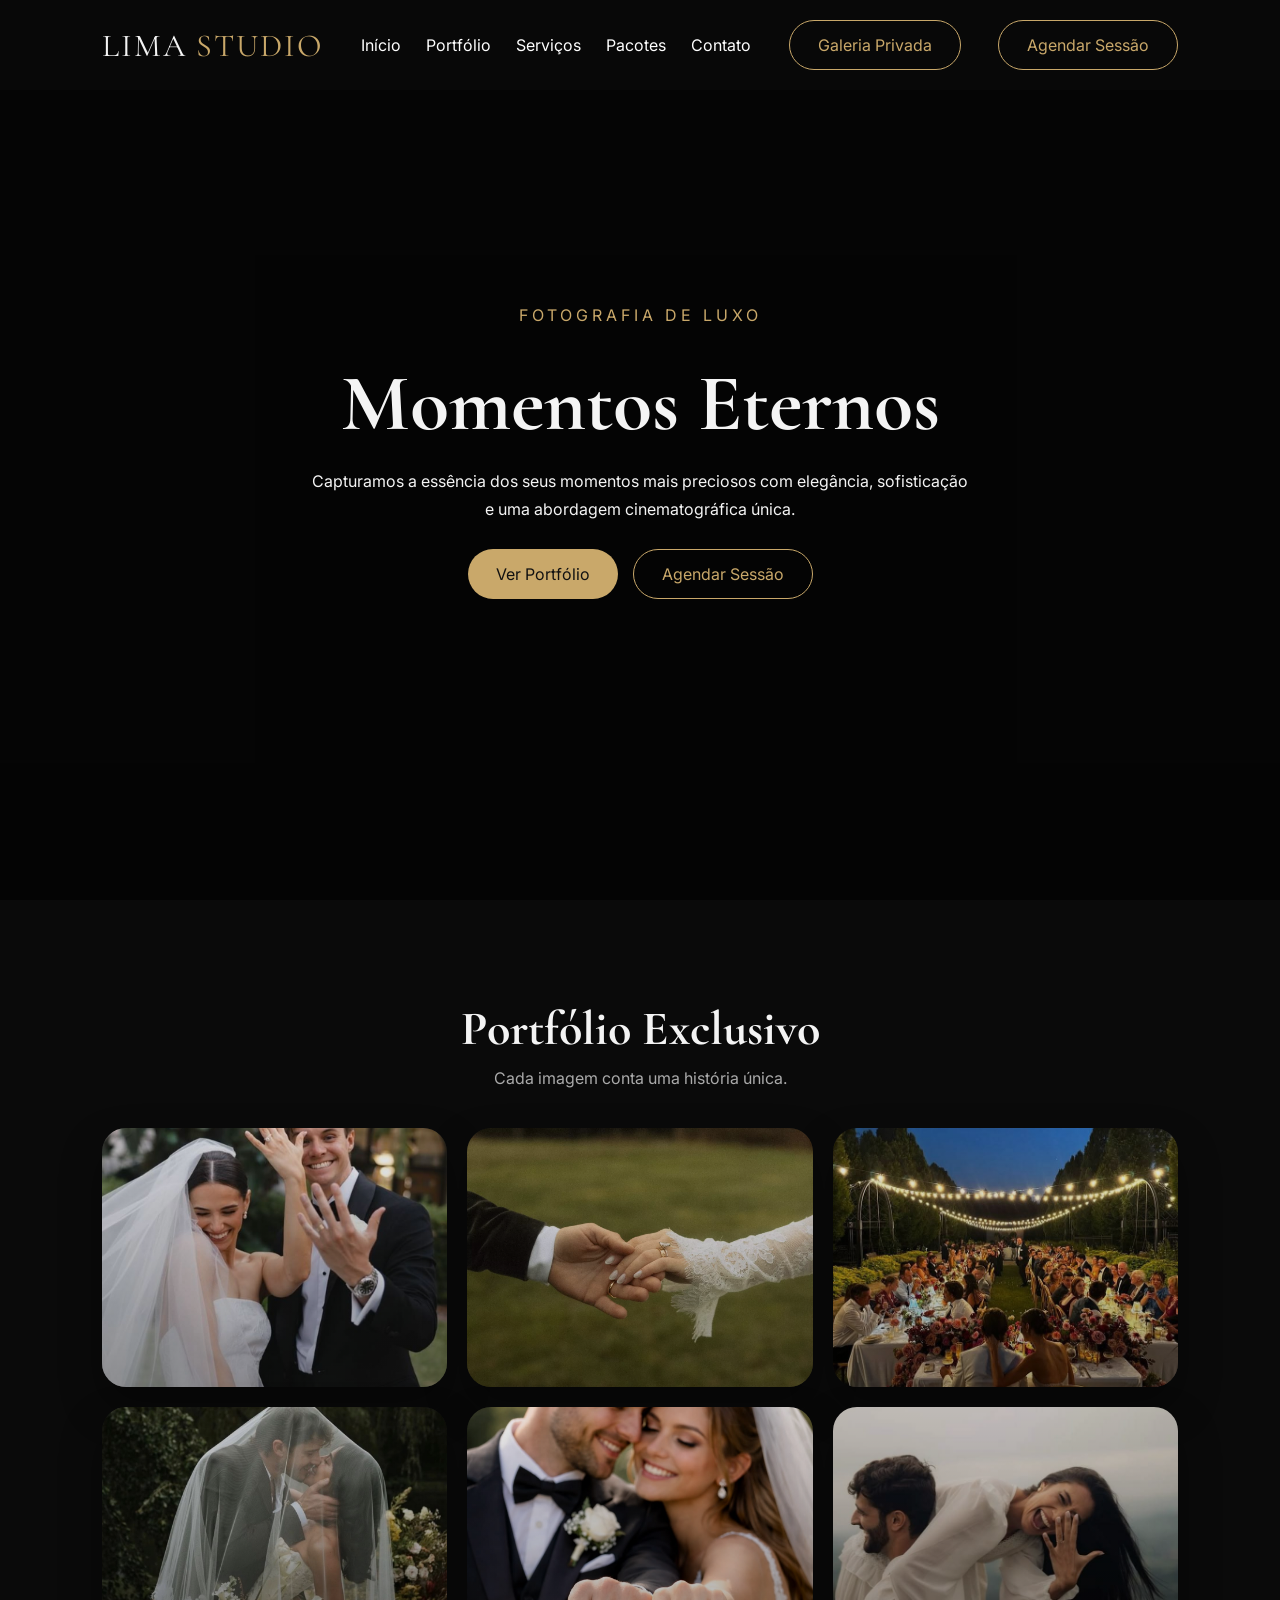
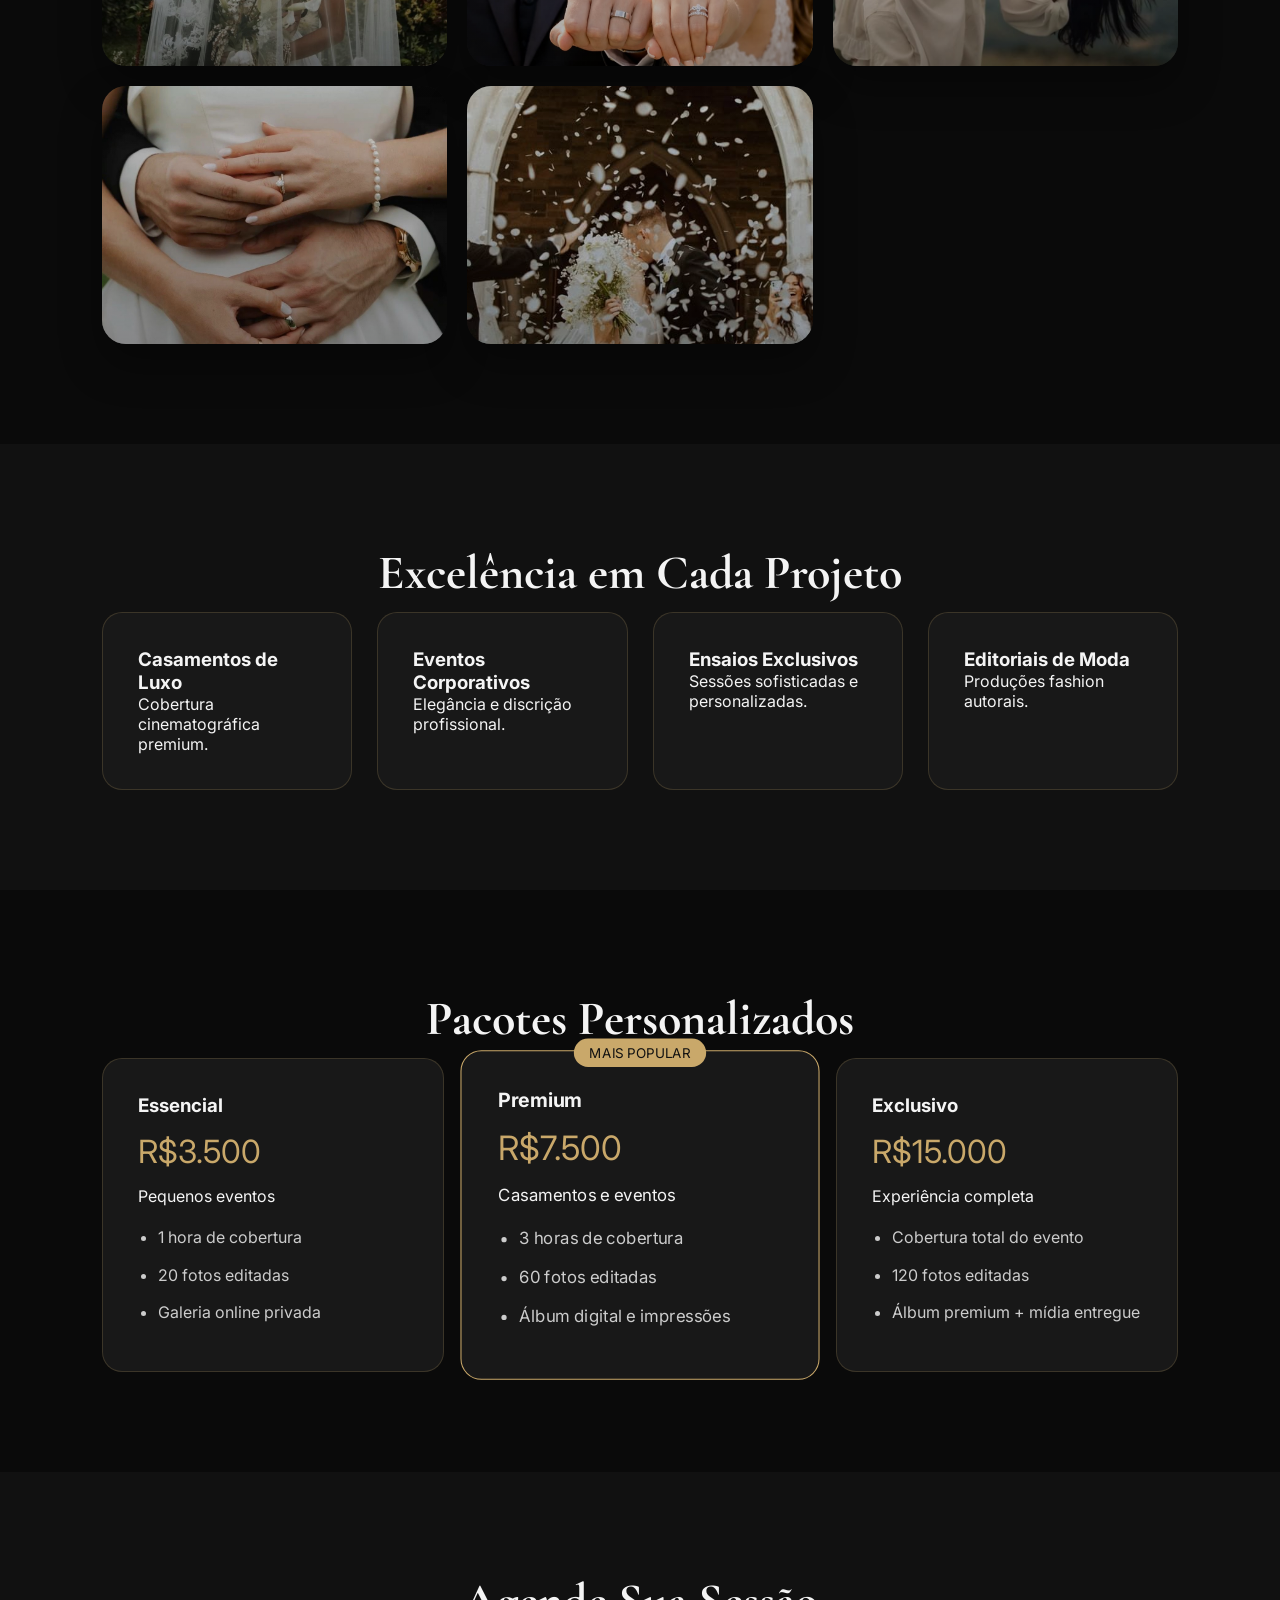
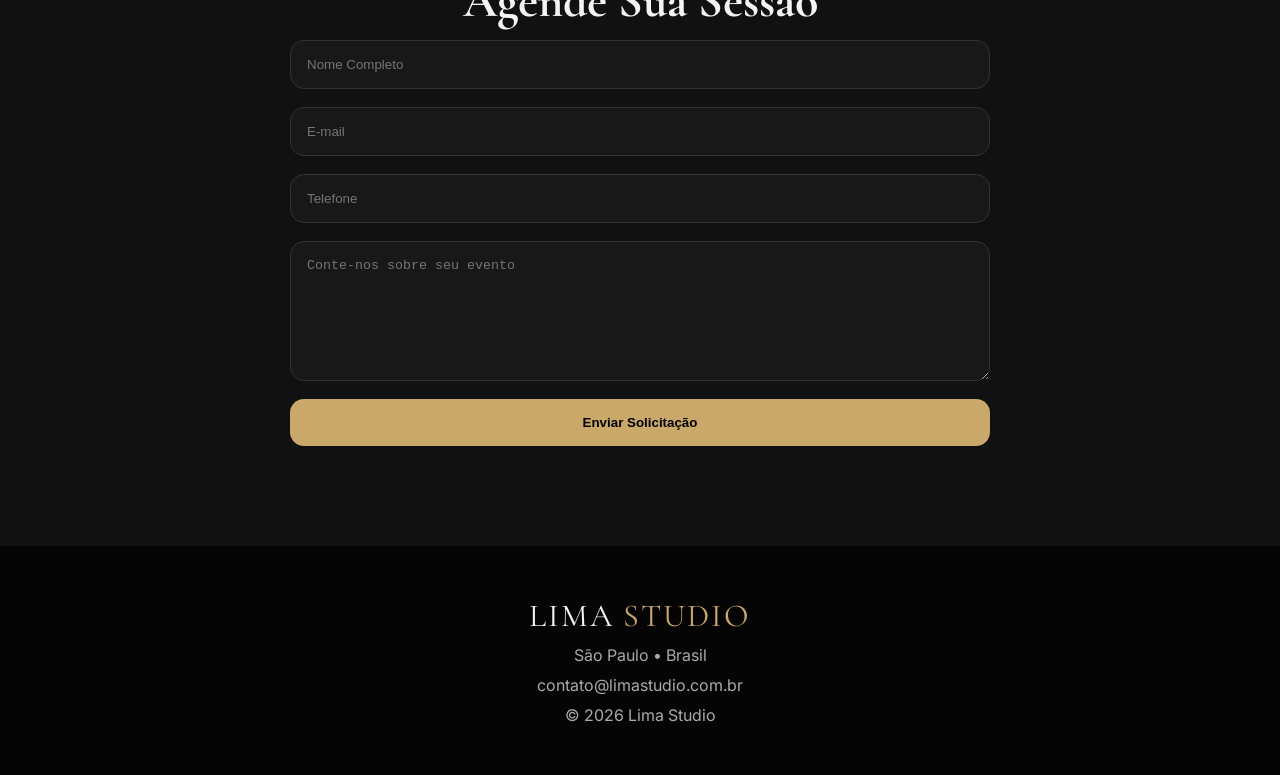
==== index.html @ 66f22f6a "Add files via upload" ====
<!DOCTYPE html>
<html lang="pt-br">

<head>
    <meta charset="UTF-8">
    <meta name="viewport" content="width=device-width, initial-scale=1.0">
    <title>Lima Studio</title>
    <link rel="stylesheet" href="style.css">
    <link rel="preconnect" href="https://fonts.googleapis.com">
    <link
        href="https://fonts.googleapis.com/css2?family=Cormorant+Garamond:wght@400;600;700&family=Inter:wght@300;400;500;600&display=swap"
        rel="stylesheet">
</head>

<body>

    <header class="header">
        <nav>
            <div class="logo">LIMA <span>STUDIO</span></div>
            <ul>
                <li><a href="#inicio">Início</a></li>
                <li><a href="#portfolio">Portfólio</a></li>
                <li><a href="#servicos">Serviços</a></li>
                <li><a href="#pacotes">Pacotes</a></li>
                <li><a href="#contato">Contato</a></li>
            </ul>
            <a href="galeria.html" class="btn-outline">Galeria Privada</a>
            <a href="#agendar" class="btn-outline">Agendar Sessão</a>
        </nav>
    </header>

    <section class="hero" id="inicio">
        <div class="overlay"></div>
        <div class="hero-content">
            <p class="small">FOTOGRAFIA DE LUXO</p>
            <h1>Momentos Eternos</h1>
            <p>Capturamos a essência dos seus momentos mais preciosos com elegância, sofisticação e uma abordagem
                cinematográfica única.</p>
            <div class="hero-buttons">
                <a href="#portfolio" class="btn-gold">Ver Portfólio</a>
                <a href="#agendar" class="btn-outline">Agendar Sessão</a>
            </div>
        </div>
    </section>

    <section id="portfolio" class="section">
        <h2>Portfólio Exclusivo</h2>
        <p class="subtitle">Cada imagem conta uma história única.</p>

        <div class="gallery">
            <div class="item"><img src="img/5f2b1032b3fe3567acbdf8d89b45f1e0.jpg" alt="Imagem 1"></div>
            <div class="item"><img src="img/b889aed0bcdea555f52720be7780a0b9.jpg" alt="Imagem 2"></div>
            <div class="item"><img src="img/d382153893eaa84514e6b2adfafd0c7a.jpg" alt="Imagem 3"></div>
            <div class="item"><img src="img/fd0e3b091a88ba76501c911608b3d3ab.jpg" alt="Imagem 4"></div>
            <div class="item"><img src="img/f5dc91a94ea6e1f0c1d38967de1b631e.jpg" alt="Imagem 5"></div>
            <div class="item"><img src="img/26efd06b89b3e6c64d7fe9445874e3df.jpg" alt="Imagem 6"></div>
            <div class="item"><img src="img/img11.jpg" alt="Imagem 7"></div>
            <div class="item"><img src="img/img10.jpg" alt="Imagem 8"></div>
        </div>
    </section>

    <div class="lightbox-overlay" id="lightboxOverlay" role="dialog" aria-modal="true">
        <div class="lightbox-content">
            <button class="lightbox-close" id="lightboxClose" aria-label="Fechar">×</button>
            <img src="" alt="Visualização da imagem" class="lightbox-image" id="lightboxImage">
        </div>
    </div>

    <section id="servicos" class="section dark">
        <h2>Excelência em Cada Projeto</h2>

        <div class="services">
            <div class="service-card">
                <h3>Casamentos de Luxo</h3>
                <p>Cobertura cinematográfica premium.</p>
            </div>
            <div class="service-card">
                <h3>Eventos Corporativos</h3>
                <p>Elegância e discrição profissional.</p>
            </div>
            <div class="service-card">
                <h3>Ensaios Exclusivos</h3>
                <p>Sessões sofisticadas e personalizadas.</p>
            </div>
            <div class="service-card">
                <h3>Editoriais de Moda</h3>
                <p>Produções fashion autorais.</p>
            </div>
        </div>
    </section>

    <section id="pacotes" class="section">
        <h2>Pacotes Personalizados</h2>

        <div class="pricing">
            <div class="card">
                <h3>Essencial</h3>
                <span>R$3.500</span>
                <p>Pequenos eventos</p>
                <ul class="package-details">
                    <li>1 hora de cobertura</li>
                    <li>20 fotos editadas</li>
                    <li>Galeria online privada</li>
                </ul>
            </div>

            <div class="card featured">
                <div class="badge">MAIS POPULAR</div>
                <h3>Premium</h3>
                <span>R$7.500</span>
                <p>Casamentos e eventos</p>
                <ul class="package-details">
                    <li>3 horas de cobertura</li>
                    <li>60 fotos editadas</li>
                    <li>Álbum digital e impressões</li>
                </ul>
            </div>

            <div class="card">
                <h3>Exclusivo</h3>
                <span>R$15.000</span>
                <p>Experiência completa</p>
                <ul class="package-details">
                    <li>Cobertura total do evento</li>
                    <li>120 fotos editadas</li>
                    <li>Álbum premium + mídia entregue</li>
                </ul>
            </div>
        </div>
    </section>

    <section id="agendar" class="section dark">
        <h2>Agende Sua Sessão</h2>

        <form id="form">
            <input type="text" placeholder="Nome Completo">
            <input type="email" placeholder="E-mail">
            <input type="tel" placeholder="Telefone">
            <textarea placeholder="Conte-nos sobre seu evento"></textarea>
            <button>Enviar Solicitação</button>
        </form>
    </section>

    <footer id="contato">
        <div class="footer-logo">LIMA <span>STUDIO</span></div>
        <p>São Paulo • Brasil</p>
        <p>contato@limastudio.com.br</p>
        <p>© 2026 Lima Studio</p>
    </footer>

    <script src="script.js"></script>
</body>

</html>
---- style.css ----
*{
margin:0;
padding:0;
box-sizing:border-box;
}

body{
font-family:'Inter',sans-serif;
background:#0a0a0a;
color:#f4f4f4;
}

html{
scroll-behavior:smooth;
}

.header{
position:fixed;
width:100%;
z-index:1000;
background:rgba(10,10,10,.7);
backdrop-filter:blur(10px);
}

nav{
display:flex;
justify-content:space-between;
align-items:center;
padding:20px 8%;
}

.logo,.footer-logo{
font-family:'Cormorant Garamond',serif;
font-size:2rem;
letter-spacing:2px;
}

.logo span,.footer-logo span{
color:#c9a86a;
}

nav ul{
display:flex;
gap:25px;
list-style:none;
}

nav a{
color:white;
text-decoration:none;
}

.hero{
height:100vh;
background:url('https://images.unsplash.com/photo-1519741497674-611481863552?q=80&w=1600') center/cover;
position:relative;
display:flex;
justify-content:center;
align-items:center;
text-align:center;
}

.overlay{
position:absolute;
inset:0;
background:rgba(0,0,0,.55);
}

.hero-content{
position:relative;
max-width:700px;
padding:20px;
}

.small{
letter-spacing:4px;
color:#c9a86a;
margin-bottom:15px;
}

.hero h1{
font-family:'Cormorant Garamond',serif;
font-size:5rem;
margin-bottom:15px;
}

.hero p{
line-height:1.8;
margin-bottom:25px;
}

.hero-buttons{
display:flex;
justify-content:center;
gap:15px;
flex-wrap:wrap;
}

.btn-gold,.btn-outline,.btn{
padding:14px 28px;
border-radius:30px;
text-decoration:none;
transition:.3s;
background:transparent;
display:inline-flex;
align-items:center;
justify-content:center;
}

.btn-gold{
background:#c9a86a;
color:#111;
}

.btn-outline,
.btn{
border:1px solid #c9a86a;
color:#c9a86a;
}

.btn-gold:hover,.btn-outline:hover,.btn:hover{
transform:translateY(-2px);
}

.section{
padding:100px 8%;
}

.gallery-page{
min-height:100vh;
padding:140px 8% 80px;
display:flex;
flex-direction:column;
align-items:center;
justify-content:flex-start;
gap:28px;
text-align:center;
}

.gallery-page h1{
font-family:'Cormorant Garamond',serif;
font-size:3.5rem;
margin-bottom:15px;
}

.gallery-page p{
max-width:720px;
line-height:1.8;
color:#ccc;
}

.login-box{
display:flex;
flex-wrap:wrap;
gap:15px;
justify-content:center;
max-width:600px;
width:100%;
padding:30px;
background:#111;
border:1px solid rgba(201,168,106,.2);
border-radius:24px;
}

.login-box input{
flex:1 1 260px;
padding:16px;
background:#181818;
border:1px solid #333;
border-radius:14px;
color:white;
}

.login-box button{
background:#c9a86a;
border:none;
padding:16px 30px;
border-radius:14px;
color:#111;
font-weight:600;
cursor:pointer;
}

.login-box button:hover{
transform:translateY(-2px);
}

.gallery-grid{
width:100%;
display:grid;
grid-template-columns:repeat(auto-fit,minmax(220px,1fr));
gap:20px;
margin-top:20px;
}

.foto{
height:260px;
border-radius:20px;
background:linear-gradient(180deg,rgba(201,168,106,.12),rgba(10,10,10,.95)),
url('https://images.unsplash.com/photo-1519741497674-611481863552?q=80&w=1000') center/cover no-repeat;
transition:.4s;
}

.foto:hover{
transform:scale(1.03);
}

.hidden{
display:none;
}

.dark{
background:#111;
}

h2{
font-family:'Cormorant Garamond',serif;
font-size:3rem;
text-align:center;
margin-bottom:10px;
}

.subtitle{
text-align:center;
color:#aaa;
margin-bottom:40px;
}

.gallery{
display:grid;
grid-template-columns:repeat(auto-fit,minmax(260px,1fr));
gap:20px;
}

.item{
aspect-ratio:4/3;
width:100%;
border-radius:24px;
background:#111;
box-shadow:0 20px 40px rgba(0,0,0,.35);
transition:.4s;
overflow:hidden;
position:relative;
}

.item img{
width:100%;
height:100%;
object-fit:cover;
display:block;
}

.item::before{
content:'';
position:absolute;
inset:0;
background:linear-gradient(180deg,rgba(0,0,0,.08),rgba(0,0,0,.35));
pointer-events:none;
}

.item:hover{
transform:translateY(-6px) scale(1.02);
}

.lightbox-overlay{
position:fixed;
inset:0;
background:rgba(0,0,0,.92);
display:none;
align-items:center;
justify-content:center;
padding:20px;
backdrop-filter:blur(4px);
z-index:2000;
}

.lightbox-overlay.active{
display:flex;
}

.lightbox-content{
position:relative;
max-width:95%;
max-height:95%;
}

.lightbox-image{
width:100%;
height:100%;
max-height:95vh;
object-fit:contain;
border-radius:20px;
box-shadow:0 30px 60px rgba(0,0,0,.5);
}

.lightbox-close{
position:absolute;
top:-14px;
right:-14px;
width:40px;
height:40px;
border-radius:50%;
background:rgba(201,168,106,.9);
color:#111;
border:none;
font-size:1.2rem;
cursor:pointer;
display:flex;
align-items:center;
justify-content:center;
}

.services,.pricing{
display:grid;
grid-template-columns:repeat(auto-fit,minmax(250px,1fr));
gap:25px;
}

.service-card,.card{
background:#181818;
padding:35px;
border-radius:20px;
border:1px solid rgba(201,168,106,.2);
transition:.4s, border-color .4s, box-shadow .4s;
}

.card:hover{
transform:translateY(-8px) scale(1.02);
border-color:#c9a86a;
box-shadow:0 25px 45px rgba(201,168,106,.18);
background:rgba(201,168,106,.06);
}

.featured{
border:1px solid #c9a86a;
transform:scale(1.05);
position:relative;
}

.badge{
position:absolute;
top:-12px;
left:50%;
transform:translateX(-50%);
background:#c9a86a;
color:#111;
padding:6px 15px;
border-radius:20px;
font-size:.8rem;
}

.card span{
font-size:2rem;
display:block;
margin:15px 0;
color:#c9a86a;
}

.package-details{
margin-top:18px;
padding-left:20px;
list-style:disc;
color:#ccc;
}

.package-details li{
margin-bottom:10px;
line-height:1.7;
}

form{
max-width:700px;
margin:auto;
display:flex;
flex-direction:column;
gap:18px;
}

input,textarea{
padding:16px;
background:#181818;
border:1px solid #333;
border-radius:14px;
color:white;
}

textarea{
height:140px;
}

button{
background:#c9a86a;
border:none;
padding:16px;
border-radius:14px;
font-weight:600;
cursor:pointer;
}

footer{
padding:50px;
text-align:center;
background:#050505;
}

footer p{
margin-top:10px;
color:#aaa;
}

@media(max-width:900px){
nav ul{
display:none;
}
.hero h1{
font-size:3.3rem;
}
}
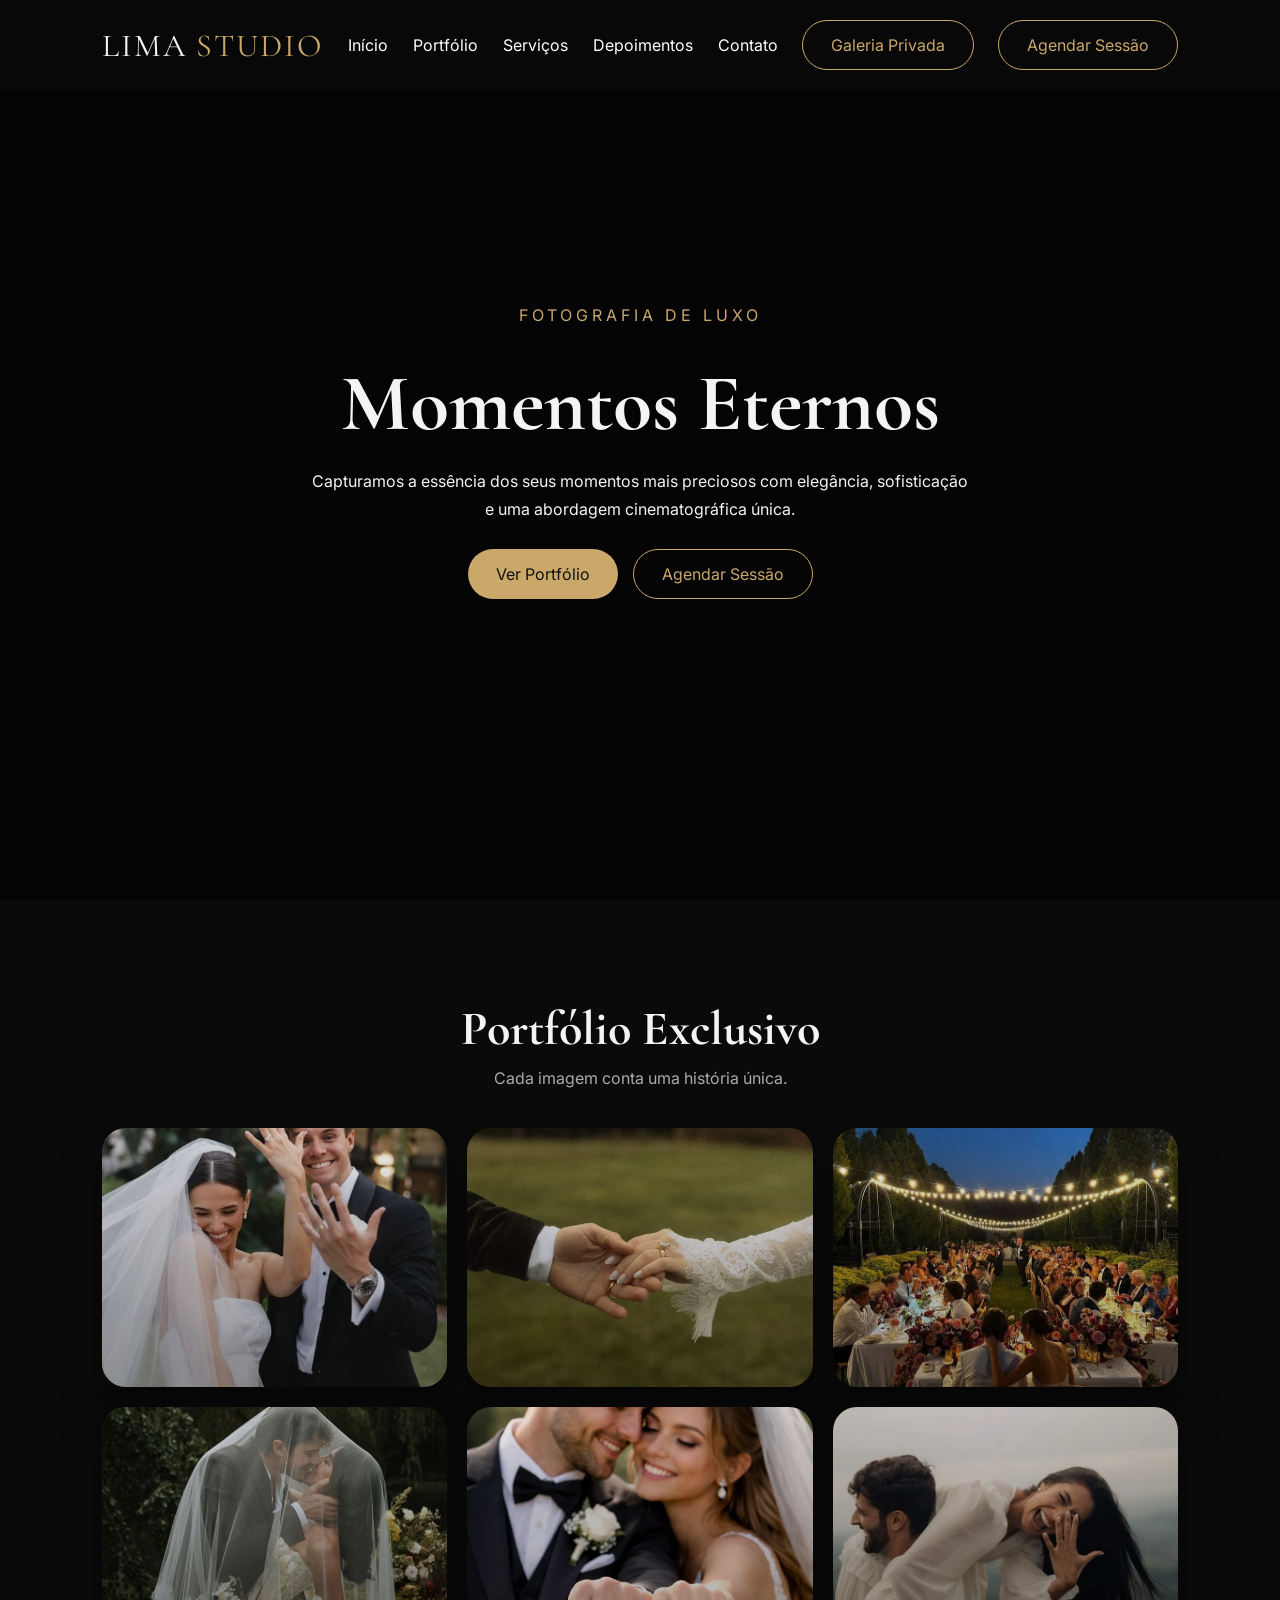
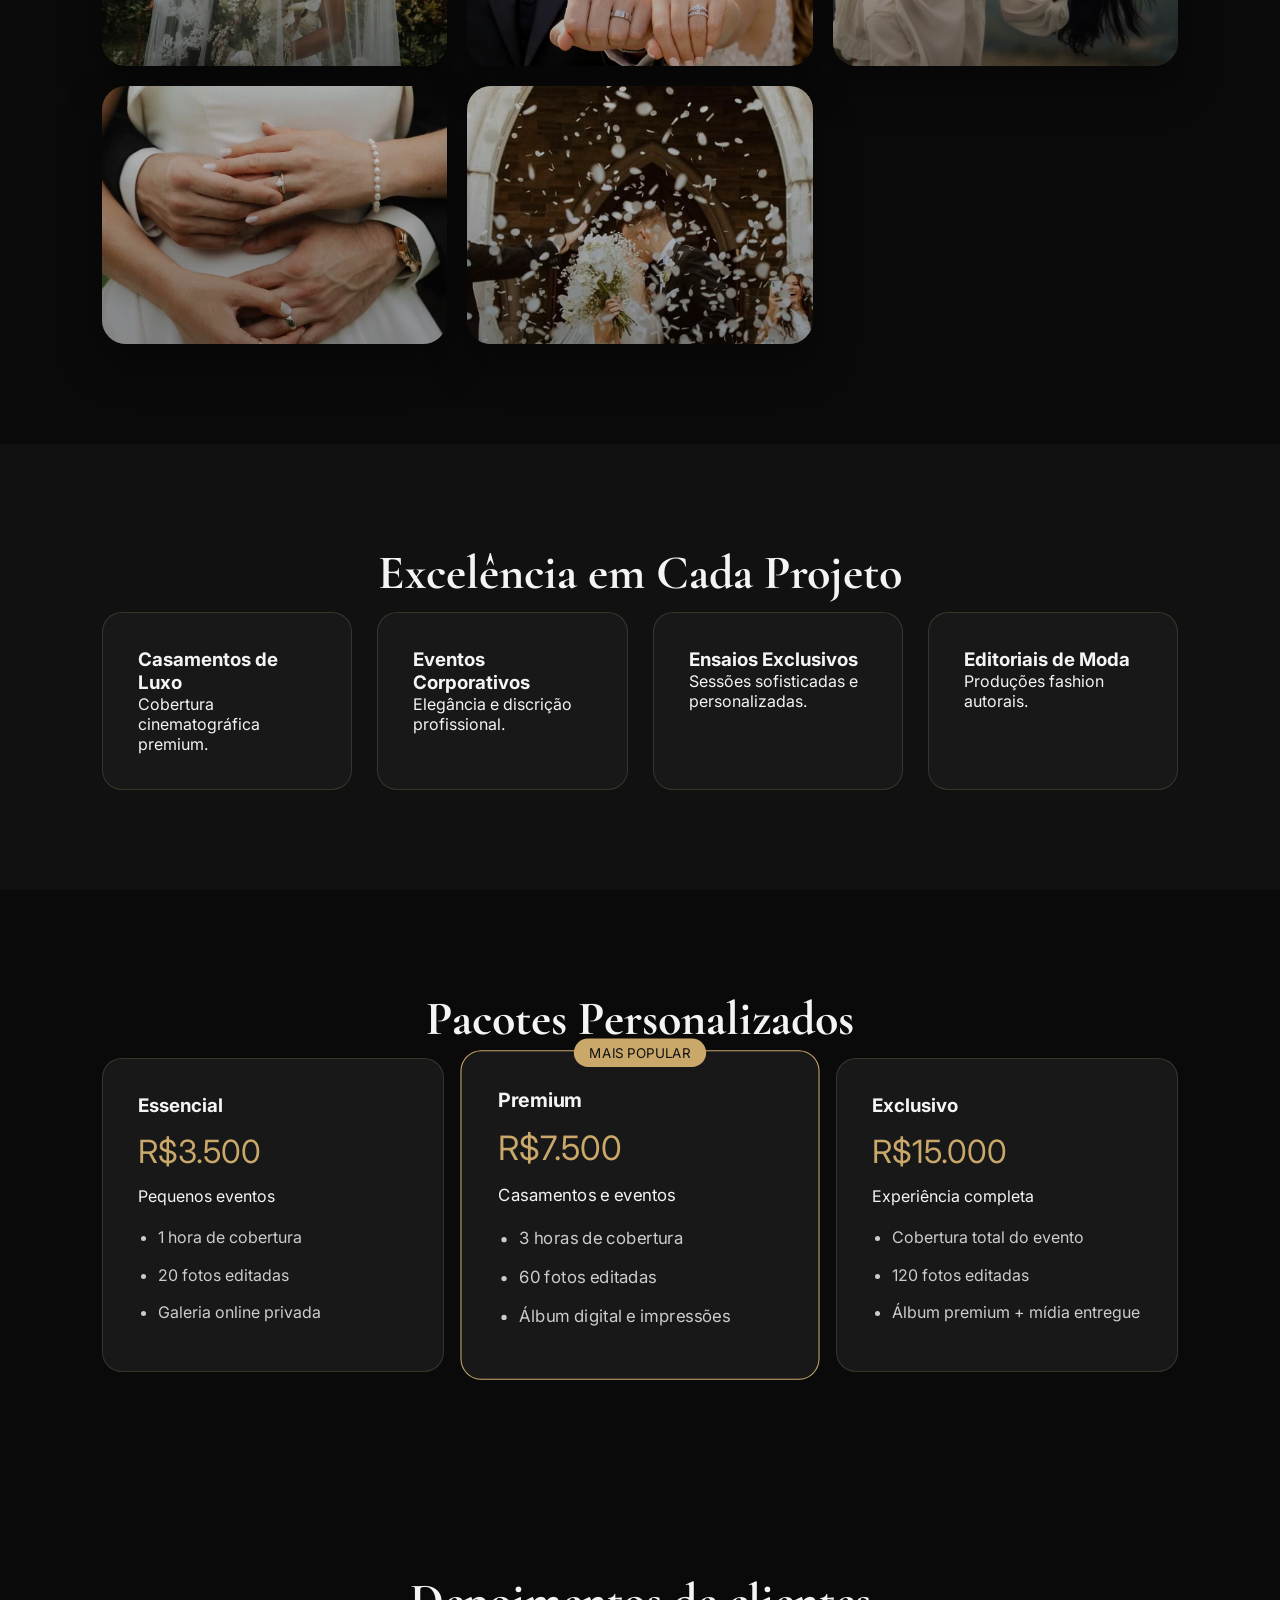
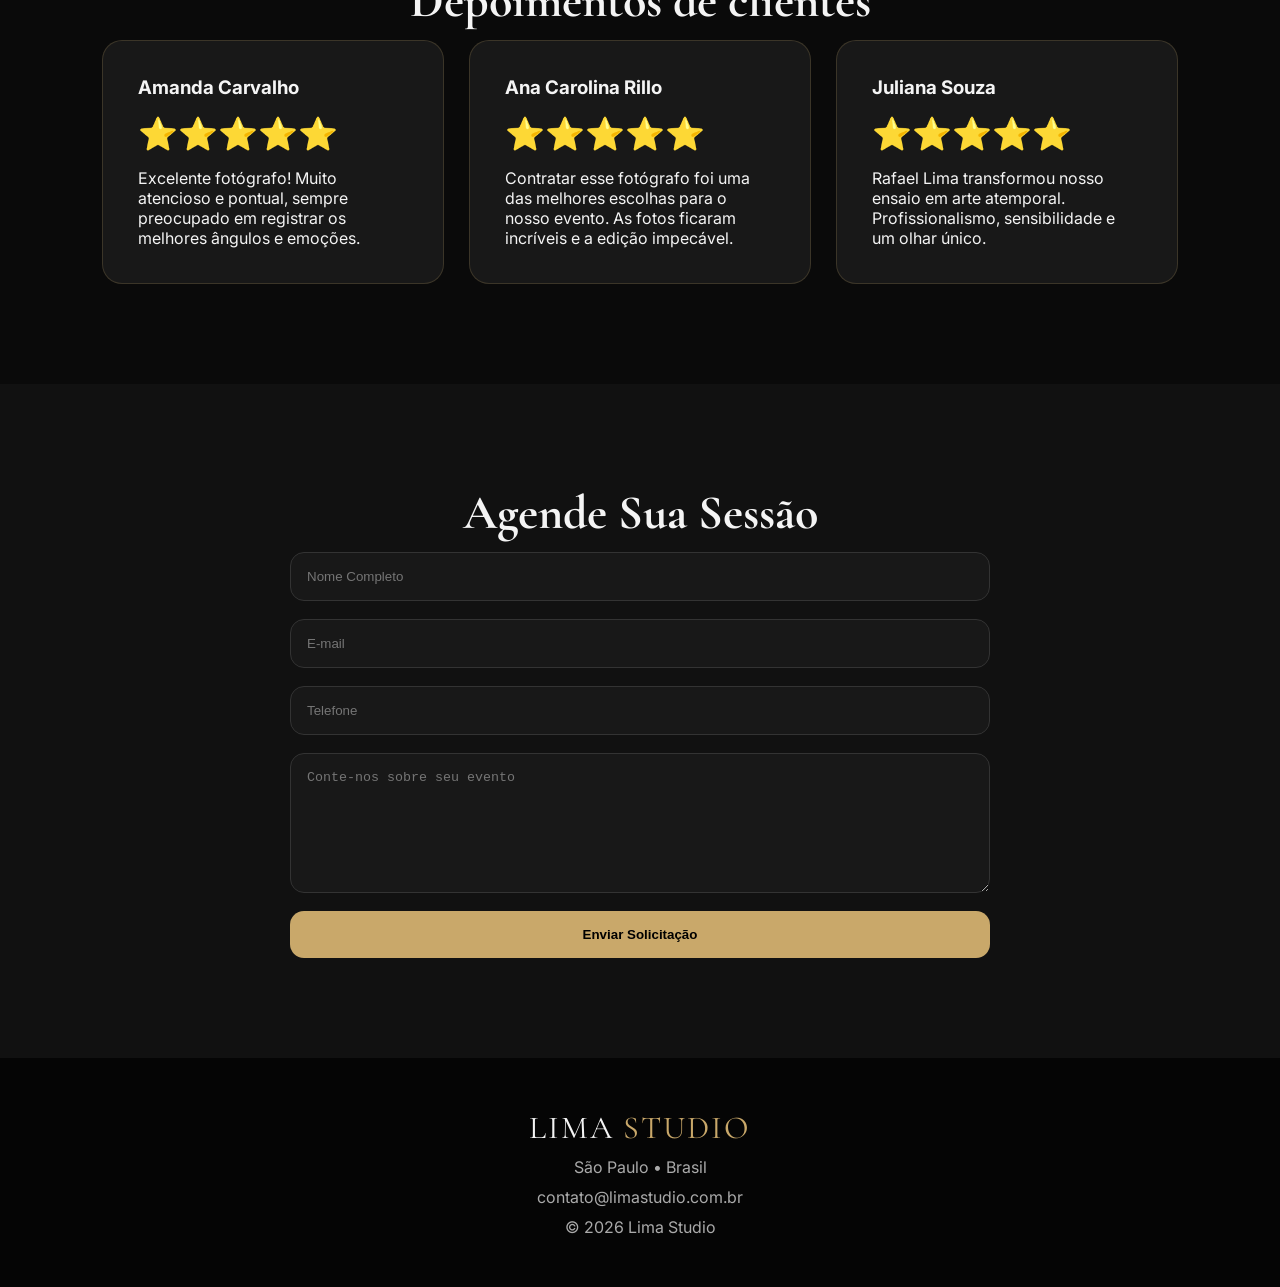
==== commit a53b112f: "depoimentos" ====
--- a/index.html
+++ b/index.html
@@ -21,7 +21,7 @@
                 <li><a href="#inicio">Início</a></li>
                 <li><a href="#portfolio">Portfólio</a></li>
                 <li><a href="#servicos">Serviços</a></li>
-                <li><a href="#pacotes">Pacotes</a></li>
+                <li><a href="#depoimentos">Depoimentos</a></li>
                 <li><a href="#contato">Contato</a></li>
             </ul>
             <a href="galeria.html" class="btn-outline">Galeria Privada</a>
@@ -128,7 +128,26 @@
             </div>
         </div>
     </section>
-
+    <section id="depoimentos" class="section">
+        <h2>Depoimentos de clientes</h2>
+        <div class="pricing">
+            <div class="card">
+                <h3>Amanda Carvalho</h3>
+                <span>⭐⭐⭐⭐⭐</span>
+                <p>Excelente fotógrafo! Muito atencioso e pontual, sempre preocupado em registrar os melhores ângulos e emoções.</p>
+            </div>
+            <div class="card">
+                <h3>Ana Carolina Rillo</h3>
+                <span>⭐⭐⭐⭐⭐</span>
+                <p>Contratar esse fotógrafo foi uma das melhores escolhas para o nosso evento. As fotos ficaram incríveis e a edição impecável.</p>
+            </div>
+            <div class="card">
+                <h3>Juliana Souza</h3>
+                <span>⭐⭐⭐⭐⭐</span>
+                <p>Rafael Lima transformou nosso ensaio em arte atemporal. Profissionalismo, sensibilidade e um olhar único.</p>
+            </div>
+        </div>
+    </section>
     <section id="agendar" class="section dark">
         <h2>Agende Sua Sessão</h2>
 
